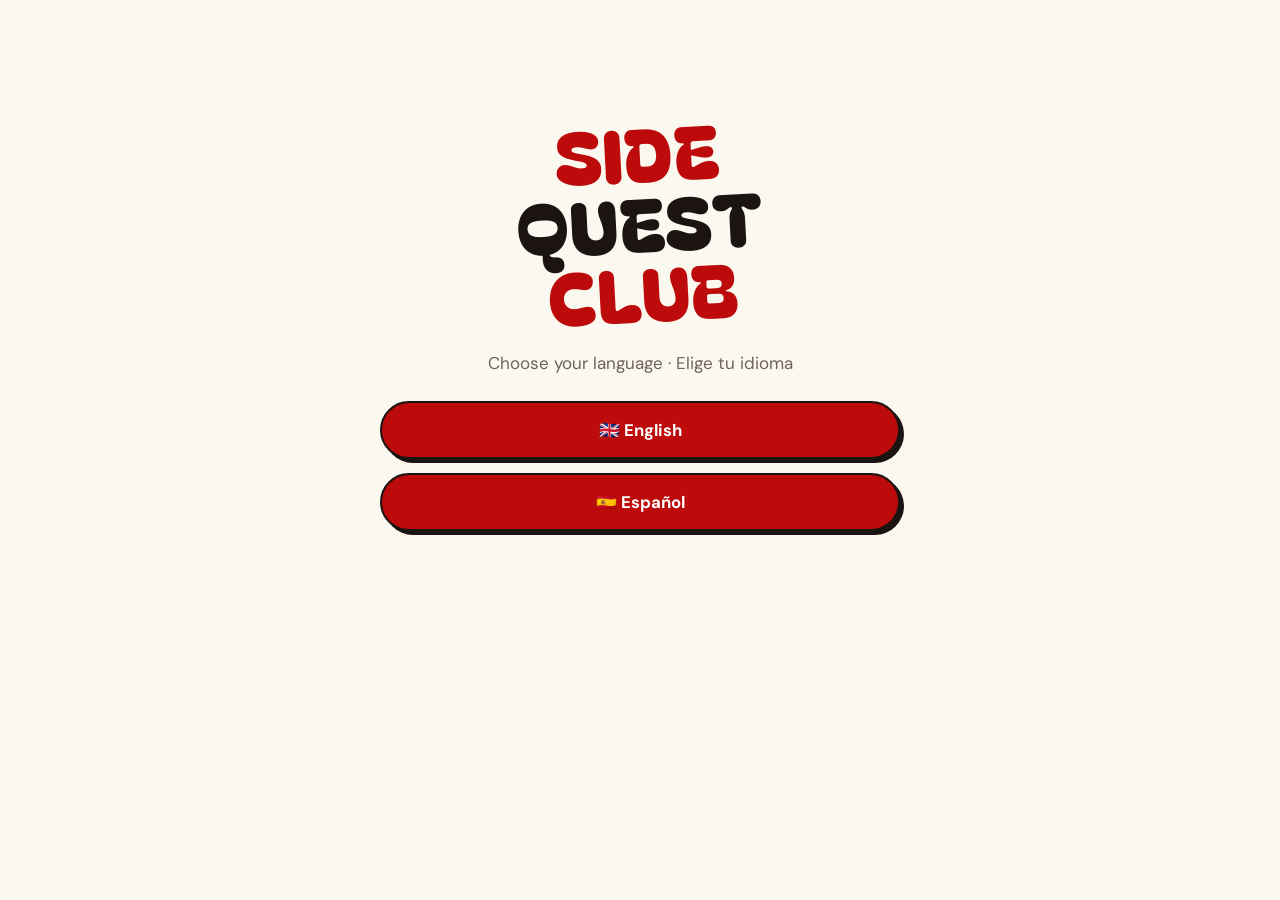
==== p/index.html @ 1a81cc0e "Split into home page and scan page; quest map, brick wall, language choice and quote - Home page at " ====
<!doctype html>
<html lang="en">
<head>
<meta charset="utf-8">
<meta name="viewport" content="width=device-width,initial-scale=1,viewport-fit=cover">
<title>SIDE QUEST CLUB — your side quest</title>
<meta name="robots" content="noindex">
<meta name="theme-color" content="#fbf8ef">
<link rel="preload" href="../fonts/bagel-fat-one.woff2" as="font" type="font/woff2" crossorigin>
<link rel="stylesheet" href="../css/style.css">
</head>
<body>
<div class="wrap">
  <header class="top" id="top" hidden>
    <span class="mark display">SIDE QUEST CLUB</span>
    <div class="right">
      <button class="lang" id="lang" aria-label="Language">ES</button>
      <button class="burger" id="burger" aria-label="Menu"><i></i><i></i><i></i><span class="peek" aria-hidden="true">👀</span></button>
    </div>
  </header>

  <nav class="menu" id="menu" hidden>
    <button class="x" id="menuClose" aria-label="Close">✕</button>
    <a href="#" id="mSpinLink"><span data-i18n="mSpin"></span><small data-i18n="mSpinS"></small></a>
    <a data-to="wall"><span data-i18n="mWall"></span><small data-i18n="mWallS"></small></a>
    <a data-to="about"><span data-i18n="mAbout"></span><small data-i18n="mAboutS"></small></a>
    <a data-to="club"><span data-i18n="mClub"></span><small data-i18n="mClubS"></small></a>
    <div class="foot">SIDE QUEST CLUB · Madrid</div>
  </nav>

  <main>
    <!-- ===== LANGUAGE ===== -->
    <section class="gate" id="v-lang" hidden>
      <h1 class="display"><span>SIDE</span><span class="ink">QUEST</span><span>CLUB</span></h1>
      <p class="sub">Choose your language · Elige tu idioma</p>
      <div class="stack" id="langBtns"></div>
    </section>

    <!-- ===== QUOTE ===== -->
    <section class="quote" id="v-quote" hidden>
      <p data-i18n="quote"></p>
      <cite data-i18n="quoteBy"></cite>
      <small data-i18n="tap"></small>
    </section>

    <!-- ===== SPIN ===== -->
    <section class="play" id="v-spin" hidden>
      <div class="kicker" id="foundKicker"></div>
      <h1 class="display" data-i18n="spinTitle"></h1>
      <p class="sub" id="spinSub"></p>
      <div class="machine">
        <svg class="map" id="map" viewBox="0 0 320 118" aria-hidden="true">
          <path class="trail" id="trail" d="M22 92C50 30 84 28 104 62S150 108 176 66 214 18 244 50 270 92 296 36"/>
          <path class="walked" id="walked" d="M22 92C50 30 84 28 104 62S150 108 176 66 214 18 244 50 270 92 296 36"/>
          <g id="pins"></g>
          <g class="goal" id="goal"><path d="M287 27l18 18m0-18-18 18"/></g>
          <circle class="runner" id="runner" r="8" cx="22" cy="92"/>
        </svg>
        <div class="window"><div class="reel q" id="reel">? ? ?</div></div>
      </div>
      <label class="devil"><input type="checkbox" id="devil"><span data-i18n="devil"></span></label>
      <div class="stack" id="preSpin"><button class="btn red big" id="spinBtn" data-i18n="spin"></button></div>
      <div class="stack" id="postSpin" hidden>
        <button class="btn red" id="acceptBtn" data-i18n="accept"></button>
        <button class="btn" id="againBtn" data-i18n="again"></button>
      </div>
      <div class="how">
        <div><b>1</b><span data-i18n="how1"></span></div>
        <div><b>2</b><span id="how2"></span></div>
        <div><b>3</b><span data-i18n="how3"></span></div>
      </div>
    </section>

    <!-- ===== ACCEPTED ===== -->
    <section class="play" id="v-accept" hidden>
      <div class="kicker" data-i18n="accKicker"></div>
      <div class="ticket"><small>Side Quest</small><div id="accText"></div></div>
      <p class="note" id="accNote"></p>
      <div class="stack">
        <button class="btn red" id="doneBtn" data-i18n="done"></button>
        <button class="btn plain" id="changeBtn" data-i18n="change"></button>
      </div>
    </section>

    <!-- ===== DONE + reveal ===== -->
    <section class="play" id="v-done" hidden>
      <div class="trophy">🏆</div>
      <h1 class="display" data-i18n="doneTitle"></h1>
      <p class="sub" data-i18n="doneSub"></p>
      <div class="wlbox light" style="text-align:left;margin:22px 0">
        <div class="twist" data-i18n="twist"></div>
        <h2 class="display" data-i18n="pitchH"></h2>
        <p class="sub" data-i18n="pitchP"></p>
        <form class="wl" data-source="after-quest" novalidate>
          <input type="email" name="email" autocomplete="email" inputmode="email" autocapitalize="off" autocorrect="off" maxlength="120" aria-label="Email">
          <p class="wlerr" hidden></p>
          <button class="btn red" type="submit"></button>
        </form>
        <p class="demo" hidden></p>
        <a class="more" data-to="club" data-i18n="seePlan"></a>
      </div>
      <div class="stack">
        <button class="btn" id="anotherBtn" data-i18n="another"></button>
        <a class="btn plain" data-to="wall" data-i18n="toWall"></a>
      </div>
    </section>
  </main>
</div>
<script src="../js/text.js"></script>
<script src="../js/common.js"></script>
<script src="../js/quests.js"></script>
<script src="../js/shirts.js"></script>
<script src="../js/play.js"></script>
</body>
</html>
---- css/style.css ----
@font-face{font-family:"Bagel Fat One";src:url(../fonts/bagel-fat-one.woff2) format("woff2");font-display:swap}
@font-face{font-family:"DM Sans";src:url(../fonts/dm-sans.woff2) format("woff2");font-weight:100 1000;font-display:swap}
:root{--bg:#fbf8ef;--ink:#1b1412;--red:#bd0a0a;--red-d:#8f0606;--blush:#f6ddd3;--mute:#6f625c;--card:#fffdf7;--redt:#bd0a0a;--sh:4px 4px 0 var(--ink)}
*{box-sizing:border-box;margin:0}
html{-webkit-text-size-adjust:100%}
body{background:var(--bg);color:var(--ink);font:400 17px/1.5 "DM Sans",system-ui,-apple-system,Segoe UI,sans-serif;min-height:100dvh;overflow-x:hidden}
[hidden]{display:none!important}
.wrap{max-width:560px;margin:0 auto;padding:0 20px}
.display{font-family:"Bagel Fat One","Arial Black",system-ui,sans-serif;font-weight:400;line-height:.95;letter-spacing:.01em}
a{color:inherit}

/* top bar */
.top{display:flex;align-items:center;justify-content:space-between;padding:16px 0}
.mark{font-size:1.15rem;color:var(--redt);text-decoration:none;transform:rotate(-2deg);display:inline-block}
.lang{font:700 .8rem "DM Sans",sans-serif;background:none;border:2px solid var(--ink);border-radius:99px;padding:6px 12px;color:var(--ink);cursor:pointer}

/* buttons */
.btn{display:block;width:100%;font:700 1.05rem "DM Sans",sans-serif;padding:16px 20px;border-radius:99px;border:2.5px solid var(--ink);background:var(--card);color:var(--ink);box-shadow:var(--sh);cursor:pointer;text-align:center;text-decoration:none;transition:transform .08s,box-shadow .08s}
.btn:active{transform:translate(3px,3px);box-shadow:1px 1px 0 var(--ink)}
.btn.red{background:var(--red);color:#fff}
.btn.big{font-family:"Bagel Fat One",sans-serif;font-weight:400;font-size:1.9rem;letter-spacing:.04em;padding:18px}
.btn.plain{border:0;box-shadow:none;background:none;text-decoration:underline;font-weight:500;color:var(--mute);padding:10px}
.btn:disabled{opacity:.6}
.stack{display:grid;gap:14px}

/* hero */
.hero{padding:28px 0 36px;text-align:center;position:relative}
.kicker{font-weight:700;font-size:.8rem;letter-spacing:.14em;text-transform:uppercase;color:var(--redt)}
.hero h1{font-size:clamp(3.4rem,17vw,5.6rem);color:var(--red);margin:14px 0 6px;transform:rotate(-3deg)}
.hero h1 span{display:block}
.hero h1 .ink{color:var(--ink)}
.loop{display:block;width:78%;max-width:340px;margin:-6px auto 10px}
.loop path{fill:none;stroke:var(--red);stroke-width:7;stroke-linecap:round;stroke-linejoin:round}
.lede{font-size:1.2rem;max-width:26ch;margin:0 auto 26px}
.lede b{background:linear-gradient(transparent 62%,var(--blush) 62%)}

section{padding:34px 0}
h2.display{font-size:2.2rem;margin-bottom:18px}
.sub{color:var(--mute);margin-bottom:18px}

/* steps */
.steps{display:grid;gap:16px;counter-reset:s}
.step{background:var(--card);border:2.5px solid var(--ink);border-radius:20px;padding:18px 18px 18px 74px;position:relative;box-shadow:var(--sh)}
.step:nth-child(2){transform:rotate(.8deg)}.step:nth-child(3){transform:rotate(-.6deg)}
.step::before{counter-increment:s;content:counter(s);position:absolute;left:16px;top:14px;width:44px;height:44px;border-radius:50%;background:var(--red);color:#fff;font:400 1.5rem/44px "Bagel Fat One",sans-serif;text-align:center}
.step h3{font-size:1.1rem;margin-bottom:2px}
.step p{color:var(--mute);font-size:.97rem}

/* quest chips */
.chips{display:flex;flex-wrap:wrap;gap:10px}
.chip{border:2px solid var(--ink);border-radius:14px;padding:9px 13px;font-size:.95rem;background:var(--card)}
.chip:nth-child(3n){background:var(--blush)}
.chip:nth-child(4n+1){transform:rotate(-1.2deg)}.chip:nth-child(5n+2){transform:rotate(1deg)}

/* waitlist */
.wlbox{background:var(--ink);color:var(--bg);border-radius:26px;padding:26px 22px}
.wlbox h2{color:#fff}
.wlbox .sub{color:#d9cdc6}
.wl{display:grid;gap:12px}
.wl input{font:500 1.05rem "DM Sans",sans-serif;padding:15px 18px;border-radius:99px;border:2.5px solid var(--bg);background:transparent;color:#fff;width:100%}
.wl input::placeholder{color:#a89a93}
.wl .btn{border-color:var(--bg);box-shadow:4px 4px 0 var(--red-d)}
.wlmsg{font-weight:700;font-size:1.1rem;padding:8px 0}
.wlerr{color:#ffb4a8;font-size:.9rem}
.demo{font-size:.75rem;color:#a89a93;margin-top:10px}
.light.wlbox{background:var(--card);color:var(--ink);border:2.5px solid var(--ink);box-shadow:var(--sh)}
.light.wlbox h2{color:var(--redt)}.light.wlbox .sub{color:var(--mute)}
.light .wl input{border-color:var(--ink);color:var(--ink)}
.light .wl .btn{border-color:var(--ink);box-shadow:var(--sh)}
.light .wlerr{color:var(--red)}.light .demo{color:var(--mute)}

footer{padding:30px 0 44px;text-align:center;color:var(--mute);font-size:.85rem}

/* ===== play page ===== */
.play{padding:6px 0 40px;text-align:center}
.play h1{font-size:clamp(2.3rem,11vw,3.2rem);color:var(--redt);margin:8px 0 10px;transform:rotate(-2deg)}
.play .sub{max-width:30ch;margin-left:auto;margin-right:auto}
.machine{background:var(--card);border:3px solid var(--ink);border-radius:26px;box-shadow:6px 6px 0 var(--ink);padding:14px;margin:20px 0 22px}
.machine .lbl{font-weight:700;font-size:.72rem;letter-spacing:.16em;text-transform:uppercase;color:var(--mute);margin-bottom:10px}
.window{border:2.5px solid var(--ink);border-radius:16px;background:var(--bg);min-height:150px;display:grid;place-items:center;padding:18px;overflow:hidden}
.reel{font-size:1.35rem;font-weight:700;line-height:1.25}
.reel.q{font-family:"Bagel Fat One",sans-serif;font-weight:400;font-size:3rem;color:var(--redt);letter-spacing:.1em}
.reel.tick{animation:tick .09s ease-out}
.reel.land{animation:land .45s cubic-bezier(.2,1.6,.4,1)}
@keyframes tick{from{transform:translateY(-60%);opacity:.2;filter:blur(3px)}to{transform:none;opacity:1;filter:none}}
@keyframes land{from{transform:scale(.8) rotate(-3deg)}to{transform:none}}
.devil{display:flex;align-items:center;justify-content:center;gap:10px;margin:0 0 18px;font-weight:700;font-size:.95rem;cursor:pointer;user-select:none}
.devil input{appearance:none;width:46px;height:26px;border-radius:99px;border:2.5px solid var(--ink);background:var(--card);position:relative;cursor:pointer;margin:0}
.devil input::after{content:"";position:absolute;top:2px;left:2px;width:17px;height:17px;border-radius:50%;background:var(--ink);transition:transform .15s}
.devil input:checked{background:var(--red)}
.devil input:checked::after{transform:translateX(20px);background:#fff}
body.hot{--bg:#171110;--ink:#fbf8ef;--card:#2a1d1a;--mute:#d6c8c1;--blush:#5a1410;--redt:#ff6a5c}
body.hot .btn.red{color:#fff}
.ticket{background:var(--red);color:#fff;border:3px solid var(--ink);border-radius:22px;box-shadow:6px 6px 0 var(--ink);padding:26px 20px;margin:18px 0;transform:rotate(-1.5deg)}
.ticket small{display:block;font-weight:700;letter-spacing:.16em;text-transform:uppercase;font-size:.72rem;opacity:.85;margin-bottom:10px}
.ticket div{font-size:1.5rem;font-weight:700;line-height:1.2}
.note{margin:0 auto 20px;max-width:30ch}
.trophy{font-size:4rem;line-height:1;margin-top:10px}
.shirtid{font-size:.75rem;color:var(--mute);margin-top:26px}
@media (prefers-reduced-motion:reduce){.reel.tick,.reel.land{animation:none}}

/* ===== v2: menu, views, wall, about ===== */
.top .right{display:flex;gap:10px;align-items:center}
.burger{width:42px;height:38px;border:2px solid var(--ink);border-radius:12px;background:none;cursor:pointer;display:grid;place-content:center;gap:5px}
.burger i{display:block;width:18px;height:2.5px;border-radius:2px;background:var(--ink)}
.menu{position:fixed;inset:0;z-index:20;background:var(--red);color:#fff;padding:22px 24px;display:flex;flex-direction:column;gap:6px;overflow:auto}
.menu .x{align-self:flex-end;background:none;border:0;color:#fff;font-size:2rem;line-height:1;cursor:pointer;padding:6px 10px}
.menu a{font-family:"Bagel Fat One",sans-serif;font-size:2.1rem;line-height:1.15;color:#fff;text-decoration:none;padding:10px 0;border-bottom:2px solid rgba(255,255,255,.25)}
.menu a small{display:block;font:500 .9rem "DM Sans",sans-serif;opacity:.85;margin-top:2px}
.menu .foot{margin-top:auto;padding-top:24px;font-size:.85rem;opacity:.85}
.how{display:grid;gap:8px;margin:26px 0 0;text-align:left;font-size:.95rem;color:var(--mute)}
.how div{display:flex;gap:10px;align-items:baseline}
.how b{flex:none;width:24px;height:24px;border-radius:50%;background:var(--ink);color:var(--bg);font-size:.8rem;display:inline-grid;place-items:center}
.page{padding:6px 0 40px}
.page h1{font-size:clamp(2.4rem,11vw,3.2rem);color:var(--redt);margin:8px 0 14px;transform:rotate(-2deg);transform-origin:left}
.page h2{font-size:1.25rem;margin:26px 0 8px}
.page p{margin-bottom:12px}
.page .big{font-size:1.25rem;font-weight:500;line-height:1.35}
.sig{font-family:"Bagel Fat One",sans-serif;font-size:1.6rem;color:var(--redt);transform:rotate(-3deg);display:inline-block;margin-top:6px}
.cards{display:grid;gap:14px;margin:18px 0 26px}
.cardx{background:var(--card);border:2.5px solid var(--ink);border-radius:20px;padding:16px 18px;box-shadow:var(--sh)}
.cardx .tag{display:inline-block;font-weight:700;font-size:.7rem;letter-spacing:.12em;text-transform:uppercase;background:var(--blush);border-radius:99px;padding:3px 10px;margin-bottom:8px}
.cardx h3{font-size:1.15rem;margin-bottom:4px}
.cardx p{color:var(--mute);font-size:.97rem;margin:0}
.twist{font-weight:700;font-size:.8rem;letter-spacing:.14em;text-transform:uppercase;color:var(--redt);margin-bottom:6px}
.more{display:inline-block;margin-top:14px;font-weight:700}
.wallform{display:grid;gap:12px;margin-bottom:22px}
.wallform textarea{font:500 1.05rem "DM Sans",sans-serif;padding:14px 16px;border-radius:18px;border:2.5px solid var(--ink);background:var(--card);color:var(--ink);width:100%;resize:vertical}
.msgs{display:grid;gap:12px}
.msg{background:var(--card);border:2px solid var(--ink);border-radius:16px;padding:12px 14px;overflow-wrap:anywhere}
.msg:nth-child(3n+1){transform:rotate(-.7deg)}.msg:nth-child(3n+2){transform:rotate(.6deg);background:var(--blush)}
.msg small{display:block;color:var(--mute);font-size:.75rem;margin-top:4px}
.empty{color:var(--mute);text-align:center;padding:20px 0}
.smallnote{font-size:.75rem;color:var(--mute);margin-top:10px}

/* ===== v3: home + scan pages ===== */
@font-face{font-family:"Permanent Marker";src:url(../fonts/permanent-marker.woff2) format("woff2");font-display:swap}
.burger{position:relative}
.peek{position:absolute;top:-13px;right:-9px;font-size:1.15rem;line-height:1;animation:peek 2.6s ease-in-out infinite;pointer-events:none}
@keyframes peek{0%,70%,100%{transform:rotate(0) translateY(0)}78%{transform:rotate(-14deg) translateY(-3px)}86%{transform:rotate(12deg) translateY(-3px)}94%{transform:rotate(-6deg)}}
.menu a.cur{opacity:.6}

/* language + quote screens */
.gate{min-height:72dvh;display:grid;align-content:center;gap:18px;text-align:center;padding:20px 0}
.gate h1{font-size:clamp(3rem,15vw,4.6rem);color:var(--redt);transform:rotate(-3deg);margin-bottom:6px}
.gate h1 span{display:block}.gate h1 .ink{color:var(--ink)}
.gate .sub{margin:0 0 6px}
.quote{min-height:78dvh;display:grid;align-content:center;gap:16px;text-align:center;cursor:pointer;padding:20px 6px}
.quote p{font-family:"Bagel Fat One",sans-serif;font-size:clamp(2.2rem,10.5vw,3.2rem);line-height:1.05;color:var(--ink)}
.quote p em{font-style:normal;color:var(--redt)}
.quote cite{font-style:normal;color:var(--mute);font-size:.95rem}
.quote small{color:var(--mute);font-size:.8rem;margin-top:22px;animation:blink 1.6s ease-in-out infinite}
.quote p,.quote cite{animation:rise .7s ease-out both}.quote cite{animation-delay:.35s}
@keyframes rise{from{opacity:0;transform:translateY(14px)}to{opacity:1;transform:none}}
@keyframes blink{50%{opacity:.35}}

/* quest map */
.machine{padding:12px}
.map{display:block;width:100%;height:auto;border:2.5px solid var(--ink);border-radius:16px 16px 0 0;background:var(--bg)}
.map .trail{fill:none;stroke:var(--ink);stroke-width:2.5;stroke-dasharray:2 9;stroke-linecap:round;opacity:.55}
.map .walked{fill:none;stroke:var(--red);stroke-width:4;stroke-linecap:round}
.map .pin circle{fill:var(--card);stroke:var(--ink);stroke-width:2.5;transition:fill .15s}
.map .pin text{font:700 11px "DM Sans",sans-serif;fill:var(--ink);text-anchor:middle;dominant-baseline:central}
.map .pin.on circle{fill:var(--red)}.map .pin.on text{fill:#fff}
.map .pin.on{animation:pop .3s cubic-bezier(.2,1.8,.4,1)}
.map .pin{transform-box:fill-box;transform-origin:center}
.map .goal path{fill:none;stroke:var(--redt);stroke-width:5;stroke-linecap:round}
.map .goal{transform-box:fill-box;transform-origin:center}
.map .goal.on{animation:pop .5s cubic-bezier(.2,2,.4,1)}
.map .runner{fill:var(--red);stroke:var(--ink);stroke-width:2.5}
@keyframes pop{from{transform:scale(.4)}to{transform:scale(1)}}
.machine .window{border-radius:0 0 16px 16px;border-top:0;min-height:128px}
.machine .lbl{margin:10px 0 0;display:none}
.reel.sample{color:var(--mute);font-weight:500}

/* brick wall */
.wallbg{margin:0 -20px;padding:22px 20px 30px;min-height:46dvh;background-color:#b9b4ad;
  background-image:url("data:image/svg+xml,%3Csvg xmlns='http://www.w3.org/2000/svg' width='120' height='64'%3E%3Cg fill='%23f7f5f0'%3E%3Crect x='2' y='2' width='56' height='28' rx='2'/%3E%3Crect x='62' y='2' width='56' height='28' rx='2' fill='%23efece6'/%3E%3Crect x='-28' y='34' width='56' height='28' rx='2' fill='%23f2efe9'/%3E%3Crect x='32' y='34' width='56' height='28' rx='2'/%3E%3Crect x='92' y='34' width='56' height='28' rx='2' fill='%23f2efe9'/%3E%3C/g%3E%3C/svg%3E");background-size:120px 64px}
.wallbg .msgs{display:flex;flex-direction:column;gap:26px}
.wallbg .msg{background:none;border:0;padding:0;font-family:"Permanent Marker","Bagel Fat One",cursive;color:#c20c0c;font-size:1.65rem;line-height:1.15;text-shadow:0 0 1px rgba(194,12,12,.55),1px 2px 0 rgba(120,0,0,.12);max-width:92%}
.wallbg .msg:nth-child(odd){transform:rotate(-2.5deg);align-self:flex-start}
.wallbg .msg:nth-child(even){transform:rotate(2deg);align-self:flex-end;text-align:right}
.wallbg .msg:nth-child(3n){font-size:1.35rem}
.wallbg .msg small{font-family:"DM Sans",sans-serif;color:#6f625c;font-size:.7rem;text-shadow:none;margin-top:2px}
.wallbg .empty{font-family:"Permanent Marker",cursive;color:#8d8780;font-size:1.3rem}
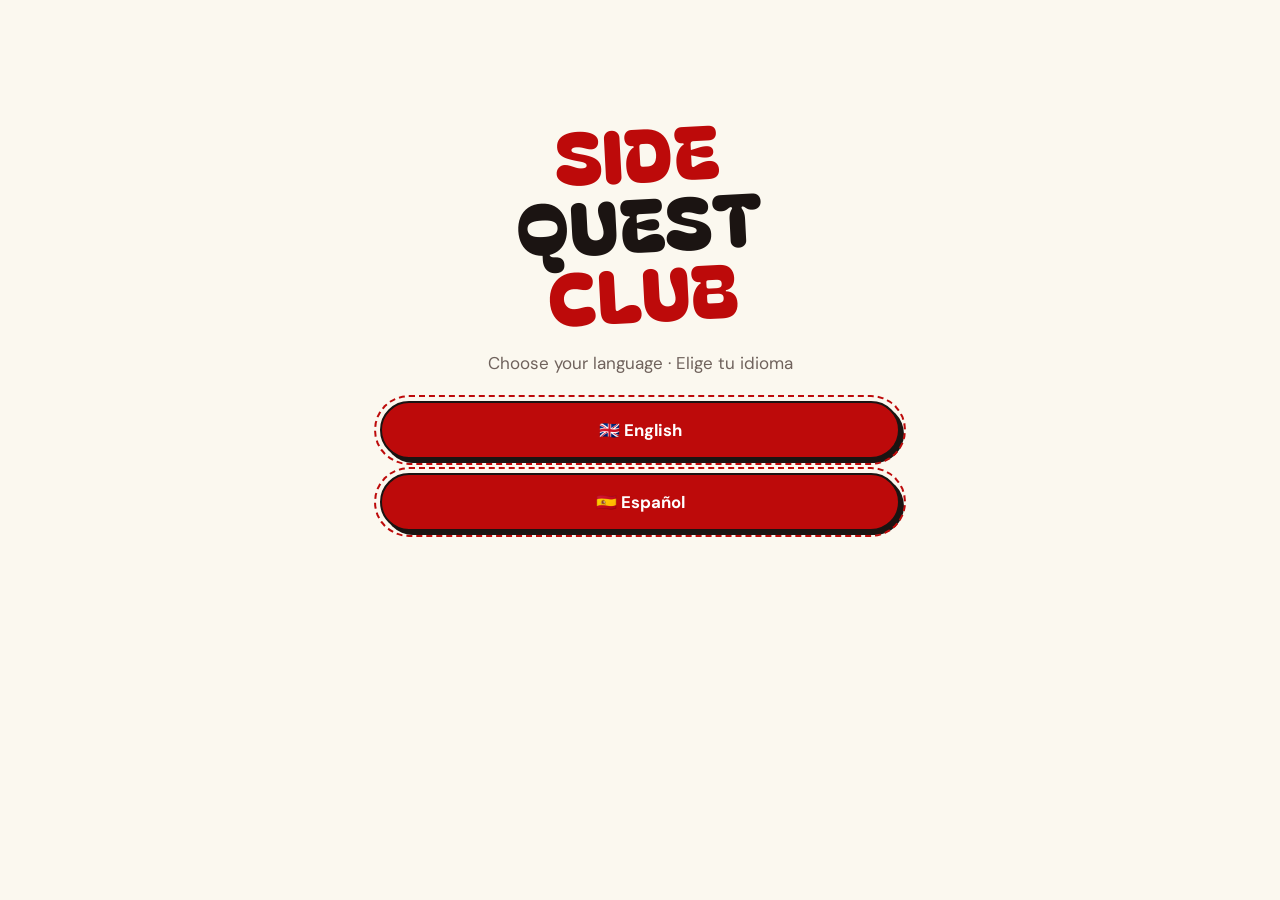
==== commit 0e7e7b67: "Launch discount coupon, dashed accents, weaving quest map, animated what's-coming page - Launch disc" ====
--- a/p/index.html
+++ b/p/index.html
@@ -38,8 +38,23 @@
 
     <!-- ===== QUOTE ===== -->
     <section class="quote" id="v-quote" hidden>
+      <svg class="routes" viewBox="0 0 390 844" preserveAspectRatio="xMidYMid slice" aria-hidden="true">
+        <defs><mask id="rm" maskUnits="userSpaceOnUse" x="0" y="0" width="390" height="844">
+          <path class="m" pathLength="1" d="M-10 120C60 60 120 190 200 130S330 40 400 110"/>
+          <path class="m" pathLength="1" d="M400 500C330 550 300 450 230 500S90 580 30 520-20 550-20 550"/>
+          <path class="m" pathLength="1" d="M-10 640C70 580 110 700 190 650S300 560 340 620 400 700 400 700"/>
+          <path class="m" pathLength="1" d="M60 860C90 790 180 820 210 760S300 740 330 790"/>
+        </mask></defs>
+        <g mask="url(#rm)">
+          <path class="r" d="M-10 120C60 60 120 190 200 130S330 40 400 110"/>
+          <path class="r red" d="M400 500C330 550 300 450 230 500S90 580 30 520-20 550-20 550"/>
+          <path class="r red" d="M-10 640C70 580 110 700 190 650S300 560 340 620 400 700 400 700"/>
+          <path class="r" d="M60 860C90 790 180 820 210 760S300 740 330 790"/>
+        </g>
+        <path class="x" d="M322 782l16 16m0-16-16 16M192 122l16 16m0-16-16 16"/>
+      </svg>
       <p data-i18n="quote"></p>
-      <cite data-i18n="quoteBy"></cite>
+      <div class="q2" data-i18n="quote2"></div>
       <small data-i18n="tap"></small>
     </section>
 
@@ -48,22 +63,28 @@
       <div class="kicker" id="foundKicker"></div>
       <h1 class="display" data-i18n="spinTitle"></h1>
       <p class="sub" id="spinSub"></p>
-      <div class="machine">
-        <svg class="map" id="map" viewBox="0 0 320 118" aria-hidden="true">
-          <path class="trail" id="trail" d="M22 92C50 30 84 28 104 62S150 108 176 66 214 18 244 50 270 92 296 36"/>
-          <path class="walked" id="walked" d="M22 92C50 30 84 28 104 62S150 108 176 66 214 18 244 50 270 92 296 36"/>
+      <div class="machine" id="machine">
+        <svg class="map" id="map" viewBox="0 0 320 124" aria-hidden="true">
+          <path class="road" d="M16 62H304"/>
+          <text class="lbl-usual" id="lblUsual" x="16" y="80"></text>
+          <text class="lbl-side" id="lblSide" x="16" y="46"></text>
+          <path class="ghost" id="trail" d="M16 62H104C118 62 126 28 140 28S166 96 180 96 206 28 220 28 246 96 260 96 284 30 296 30"/>
+          <path class="walked" id="walked" d="M16 62H104C118 62 126 28 140 28S166 96 180 96 206 28 220 28 246 96 260 96 284 30 296 30"/>
           <g id="pins"></g>
-          <g class="goal" id="goal"><path d="M287 27l18 18m0-18-18 18"/></g>
-          <circle class="runner" id="runner" r="8" cx="22" cy="92"/>
+          <g class="goal" id="goal" transform="translate(296 30)">
+            <path class="rays" d="M0-24v6M17-17l-4 4M-17-17l4 4M25 0h-6M-25 0h6"/>
+            <path class="star" d="M0-14l4.4 9 9.9 1.4-7.2 7 1.7 9.8-8.8-4.6-8.8 4.6 1.7-9.8-7.2-7 9.9-1.4z"/>
+          </g>
+          <circle class="runner" id="runner" r="8" cx="16" cy="62"/>
         </svg>
-        <div class="window"><div class="reel q" id="reel">? ? ?</div></div>
+        <div class="window"><div class="lbl" data-i18n="unlocked"></div><div class="reel q" id="reel">? ? ?</div></div>
       </div>
-      <label class="devil"><input type="checkbox" id="devil"><span data-i18n="devil"></span></label>
       <div class="stack" id="preSpin"><button class="btn red big" id="spinBtn" data-i18n="spin"></button></div>
-      <div class="stack" id="postSpin" hidden>
+      <div class="row2" id="postSpin" hidden>
         <button class="btn red" id="acceptBtn" data-i18n="accept"></button>
         <button class="btn" id="againBtn" data-i18n="again"></button>
       </div>
+      <label class="devil"><input type="checkbox" id="devil"><span data-i18n="devil"></span></label>
       <div class="how">
         <div><b>1</b><span data-i18n="how1"></span></div>
         <div><b>2</b><span id="how2"></span></div>
@@ -91,6 +112,7 @@
         <div class="twist" data-i18n="twist"></div>
         <h2 class="display" data-i18n="pitchH"></h2>
         <p class="sub" data-i18n="pitchP"></p>
+        <div class="coupon"><span class="sc" aria-hidden="true">✂</span><b data-i18n="coupon"></b><small data-i18n="couponS"></small></div>
         <form class="wl" data-source="after-quest" novalidate>
           <input type="email" name="email" autocomplete="email" inputmode="email" autocapitalize="off" autocorrect="off" maxlength="120" aria-label="Email">
           <p class="wlerr" hidden></p>
--- a/css/style.css
+++ b/css/style.css
@@ -154,28 +154,54 @@
 @keyframes rise{from{opacity:0;transform:translateY(14px)}to{opacity:1;transform:none}}
 @keyframes blink{50%{opacity:.35}}
 
-/* quest map */
+/* quest map: leaving the usual night */
 .machine{padding:12px}
 .map{display:block;width:100%;height:auto;border:2.5px solid var(--ink);border-radius:16px 16px 0 0;background:var(--bg)}
-.map .trail{fill:none;stroke:var(--ink);stroke-width:2.5;stroke-dasharray:2 9;stroke-linecap:round;opacity:.55}
-.map .walked{fill:none;stroke:var(--red);stroke-width:4;stroke-linecap:round}
+.map .road{fill:none;stroke:var(--mute);stroke-width:3;stroke-dasharray:1 9;stroke-linecap:round;opacity:.7;transition:opacity .6s}
+.map .lbl-usual{font:500 9px "DM Sans",sans-serif;fill:var(--mute);letter-spacing:.08em;text-transform:uppercase;transition:opacity .6s}
+.map .lbl-side{font:400 13px "Bagel Fat One",sans-serif;fill:var(--redt);opacity:0;transition:opacity .4s}
+.map.off .road,.map.off .lbl-usual{opacity:.28}
+.map.off .lbl-side{opacity:1}
+.map .ghost{fill:none;stroke:var(--redt);stroke-width:2.5;stroke-dasharray:1 8;stroke-linecap:round;opacity:.35}
+.map .walked{fill:none;stroke:var(--red);stroke-width:4.5;stroke-linecap:round;stroke-linejoin:round}
 .map .pin circle{fill:var(--card);stroke:var(--ink);stroke-width:2.5;transition:fill .15s}
 .map .pin text{font:700 11px "DM Sans",sans-serif;fill:var(--ink);text-anchor:middle;dominant-baseline:central}
 .map .pin.on circle{fill:var(--red)}.map .pin.on text{fill:#fff}
+.map .pin,.map .goal{transform-box:fill-box;transform-origin:center}
 .map .pin.on{animation:pop .3s cubic-bezier(.2,1.8,.4,1)}
-.map .pin{transform-box:fill-box;transform-origin:center}
-.map .goal path{fill:none;stroke:var(--redt);stroke-width:5;stroke-linecap:round}
-.map .goal{transform-box:fill-box;transform-origin:center}
-.map .goal.on{animation:pop .5s cubic-bezier(.2,2,.4,1)}
+.map .goal .star{fill:var(--card);stroke:var(--ink);stroke-width:2.5;stroke-linejoin:round;transition:fill .2s}
+.map .goal .rays{stroke:var(--redt);stroke-width:3;stroke-linecap:round;opacity:0}
+.map .goal.on .star{fill:#ffc531}
+.map .goal.on{animation:pop .6s cubic-bezier(.2,2.2,.4,1)}
+.map .goal.on .rays{opacity:1;animation:rays 1.4s ease-in-out infinite}
 .map .runner{fill:var(--red);stroke:var(--ink);stroke-width:2.5}
 @keyframes pop{from{transform:scale(.4)}to{transform:scale(1)}}
-.machine .window{border-radius:0 0 16px 16px;border-top:0;min-height:128px}
-.machine .lbl{margin:10px 0 0;display:none}
+@keyframes rays{50%{opacity:.35}}
+.machine .window{border-radius:0 0 16px 16px;border-top:0;min-height:138px;align-content:center;gap:8px;transition:box-shadow .3s,background .3s}
+.machine .lbl{display:none;margin:0;color:var(--redt)}
+.machine.won .lbl{display:block;animation:rise .4s ease-out both}
+.machine.won .window{background:var(--card);box-shadow:inset 0 0 0 3px var(--red)}
+.machine.won{animation:glow 1.6s ease-in-out 2}
+@keyframes glow{50%{box-shadow:6px 6px 0 var(--ink),0 0 0 6px rgba(255,197,49,.55)}}
 .reel.sample{color:var(--mute);font-weight:500}
 
+/* quote screen routes */
+.quote{position:relative;z-index:1}
+.routes{position:fixed;inset:0;width:100%;height:100%;z-index:0;pointer-events:none}
+.routes .r{fill:none;stroke:var(--ink);stroke-width:2;stroke-dasharray:2 9;stroke-linecap:round;opacity:.3}
+.routes .r.red{stroke:var(--red);opacity:.55}
+.routes .m{fill:none;stroke:#fff;stroke-width:8;stroke-dasharray:1;stroke-dashoffset:1;animation:draw 3.4s ease-out forwards}
+.routes .m:nth-child(2){animation-delay:.4s}.routes .m:nth-child(3){animation-delay:.9s}.routes .m:nth-child(4){animation-delay:1.3s}
+.routes .x{fill:none;stroke:var(--red);stroke-width:3;stroke-linecap:round;opacity:0;animation:rise .4s ease-out 3.2s forwards}
+@keyframes draw{to{stroke-dashoffset:0}}
+.quote .q2{font:700 1.15rem "DM Sans",sans-serif;color:var(--redt);animation:rise .7s ease-out 1.1s both;letter-spacing:.02em}
+.wallform input{font:500 1rem "DM Sans",sans-serif;padding:13px 16px;border-radius:99px;border:2.5px solid var(--ink);background:var(--card);color:var(--ink);width:100%}
+.wallbg .msg small a{color:inherit}
+@media (prefers-reduced-motion:reduce){.routes .m{animation:none;stroke-dashoffset:0}}
+
 /* brick wall */
-.wallbg{margin:0 -20px;padding:22px 20px 30px;min-height:46dvh;background-color:#b9b4ad;
-  background-image:url("data:image/svg+xml,%3Csvg xmlns='http://www.w3.org/2000/svg' width='120' height='64'%3E%3Cg fill='%23f7f5f0'%3E%3Crect x='2' y='2' width='56' height='28' rx='2'/%3E%3Crect x='62' y='2' width='56' height='28' rx='2' fill='%23efece6'/%3E%3Crect x='-28' y='34' width='56' height='28' rx='2' fill='%23f2efe9'/%3E%3Crect x='32' y='34' width='56' height='28' rx='2'/%3E%3Crect x='92' y='34' width='56' height='28' rx='2' fill='%23f2efe9'/%3E%3C/g%3E%3C/svg%3E");background-size:120px 64px}
+.wallbg{margin:0 -20px;padding:22px 20px 30px;min-height:46dvh;background-color:#e2ded8;
+  background-image:url("data:image/svg+xml,%3Csvg xmlns='http://www.w3.org/2000/svg' width='120' height='64'%3E%3Cg fill='%23ffffff'%3E%3Crect x='2' y='2' width='56' height='28' rx='2'/%3E%3Crect x='62' y='2' width='56' height='28' rx='2' fill='%23faf8f4'/%3E%3Crect x='-28' y='34' width='56' height='28' rx='2' fill='%23fcfbf8'/%3E%3Crect x='32' y='34' width='56' height='28' rx='2'/%3E%3Crect x='92' y='34' width='56' height='28' rx='2' fill='%23fcfbf8'/%3E%3C/g%3E%3C/svg%3E");background-size:120px 64px}
 .wallbg .msgs{display:flex;flex-direction:column;gap:26px}
 .wallbg .msg{background:none;border:0;padding:0;font-family:"Permanent Marker","Bagel Fat One",cursive;color:#c20c0c;font-size:1.65rem;line-height:1.15;text-shadow:0 0 1px rgba(194,12,12,.55),1px 2px 0 rgba(120,0,0,.12);max-width:92%}
 .wallbg .msg:nth-child(odd){transform:rotate(-2.5deg);align-self:flex-start}
@@ -183,3 +209,119 @@
 .wallbg .msg:nth-child(3n){font-size:1.35rem}
 .wallbg .msg small{font-family:"DM Sans",sans-serif;color:#6f625c;font-size:.7rem;text-shadow:none;margin-top:2px}
 .wallbg .empty{font-family:"Permanent Marker",cursive;color:#8d8780;font-size:1.3rem}
+
+/* ===== v5: dashed accents, launch discount, map, coming-soon animations ===== */
+:root{--dash:2.5px dashed var(--ink)}
+.btn:not(.red):not(.plain){border-style:dashed}
+.btn.red{outline:2px dashed var(--red);outline-offset:4px}
+.btn.red:active{outline-offset:2px}
+.step,.chip,.cardx{border-style:dashed}
+.lang,.burger{border-style:dashed}
+.ticket{outline:2.5px dashed rgba(255,255,255,.75);outline-offset:-12px}
+.wlbox{outline:2.5px dashed var(--red);outline-offset:7px}
+.machine .window{border-style:dashed}
+.ctaq{font-weight:700;margin:0 0 10px}
+
+/* launch-discount coupon */
+.coupon{position:relative;display:grid;gap:1px;text-align:center;border:3px dashed var(--red);border-radius:14px;padding:12px 14px;margin:2px 0 16px;background:rgba(189,10,10,.08);transform:rotate(-1.5deg)}
+.coupon b{font:400 1.45rem/1.05 "Bagel Fat One",sans-serif;color:#ff5a4d;letter-spacing:.01em}
+.coupon small{font-size:.82rem;opacity:.85}
+.coupon .sc{position:absolute;left:-13px;top:50%;transform:translateY(-50%) rotate(-90deg);font-size:1.1rem;color:var(--red);background:inherit}
+.wlbox .coupon{color:#fff}
+.light .coupon,.light.wlbox .coupon{color:var(--ink)}
+.light .coupon b{color:var(--redt)}
+.coupon::after{content:"🎟️";position:absolute;right:-10px;top:-14px;font-size:1.5rem;transform:rotate(14deg);animation:wob 2.4s ease-in-out infinite}
+@keyframes wob{50%{transform:rotate(-6deg) scale(1.08)}}
+
+/* spin page: both answers above the fold */
+#v-spin h1{font-size:clamp(1.9rem,9vw,2.5rem);margin:4px 0 6px}
+#v-spin .sub{margin-bottom:6px;font-size:.98rem}
+#v-spin .machine{margin:12px 0 16px}
+.row2{display:grid;grid-template-columns:1fr 1fr;gap:12px}
+.row2 .btn{padding:15px 8px;font-size:1rem}
+#v-spin .devil{margin:16px 0 4px}
+.machine .window{min-height:118px;padding:14px}
+.reel{font-size:1.25rem}
+
+/* map labels: same small caps style, side quest in red */
+.map .lbl-usual,.map .lbl-side{font:700 9px "DM Sans",sans-serif;letter-spacing:.12em;text-transform:uppercase}
+.map .lbl-usual{fill:var(--mute)}
+.map .lbl-side{fill:var(--redt);opacity:1}
+.map.off .lbl-side{opacity:1}
+
+/* wall report */
+.wallbg .msg .rep{background:none;border:0;padding:0;font:inherit;color:inherit;text-decoration:underline;cursor:pointer}
+.wallbg .msg.gone{font:500 .85rem "DM Sans",sans-serif;color:#6f625c;text-shadow:none}
+
+/* ===== coming-soon card art ===== */
+.cardx .art{height:150px;margin:-4px -6px 12px;border-radius:14px;background:var(--bg);border:2px dashed var(--ink);overflow:hidden;position:relative;display:flex;align-items:center;justify-content:center}
+.cardx .art svg{height:100%;width:auto}
+/* shirt + scan */
+.a-shirt .tee{fill:var(--red);stroke:var(--ink);stroke-width:2.5;stroke-linejoin:round}
+.a-shirt .qbg{fill:#fff;stroke:var(--ink);stroke-width:2}
+.a-shirt .qd{fill:var(--ink)}
+.a-shirt .beam{fill:#ffc531;animation:beam 1.8s ease-in-out infinite;opacity:.9}
+@keyframes beam{0%,100%{transform:translateY(0)}50%{transform:translateY(36px)}}
+.a-shirt .phone rect{fill:var(--card);stroke:var(--ink);stroke-width:2.5}
+.a-shirt .phone .scr{fill:var(--bg);stroke-width:1.5}
+.a-shirt .pl{fill:var(--mute);stroke:none!important;opacity:.5}
+.a-shirt .pstar{fill:#ffc531;stroke:var(--ink);stroke-width:2;transform-box:fill-box;transform-origin:center;animation:pstar 1.8s ease-in-out infinite}
+@keyframes pstar{0%,40%{transform:scale(0)}60%{transform:scale(1.25)}75%,100%{transform:scale(1)}}
+.a-shirt .ray{fill:none;stroke:var(--ink);stroke-width:2;stroke-dasharray:3 6;animation:march 1s linear infinite}
+@keyframes march{to{stroke-dashoffset:-18}}
+/* shirtless pass */
+.art.pass{justify-content:space-around;padding:0 6px}
+.art.pass svg{height:150px;flex:none}
+.a-guy .skin{fill:#e9b48f;stroke:var(--ink);stroke-width:2.5;stroke-linejoin:round}
+.a-guy .hair{fill:var(--ink)}
+.a-guy .shades{fill:var(--ink);stroke:var(--ink);stroke-width:2;stroke-linejoin:round}
+.a-guy .smile,.a-guy .line{fill:none;stroke:#7a3e22;stroke-width:2;stroke-linecap:round}
+.a-guy .cord{fill:none;stroke:var(--red);stroke-width:3}
+.a-guy .badge{fill:#fff;stroke:var(--ink);stroke-width:2}
+.a-guy .bt{font:400 9px "Bagel Fat One",sans-serif;fill:var(--red);text-anchor:middle}
+.a-guy .lanyard{transform-origin:75px 76px;animation:swing 2.6s ease-in-out infinite}
+@keyframes swing{0%,100%{transform:rotate(-6deg)}50%{transform:rotate(6deg)}}
+.a-guy .spark{fill:#ffc531;stroke:var(--ink);stroke-width:1.2;transform-box:fill-box;transform-origin:center;animation:twinkle 1.6s ease-in-out infinite}
+.a-guy .s2{animation-delay:.8s}
+@keyframes twinkle{0%,100%{transform:scale(.3);opacity:.3}50%{transform:scale(1.1);opacity:1}}
+.lb{flex:1;max-width:150px;display:grid;gap:7px;font-size:.78rem;font-weight:700}
+.lbh{font-size:.68rem;letter-spacing:.14em;text-transform:uppercase;color:var(--mute)}
+.lr{display:grid;grid-template-columns:42px 1fr 16px;align-items:center;gap:6px}
+.lr i{display:block;height:10px;border-radius:99px;background:var(--red);border:1.5px solid var(--ink);width:var(--w);animation:grow 3.2s ease-out infinite;animation-delay:var(--d)}
+.lr:first-of-type i{background:#ffc531}
+@keyframes grow{0%{width:4%}55%,100%{width:var(--w)}}
+/* squad */
+.art.squad{gap:6px;align-items:flex-end;padding-bottom:22px}
+.art.squad svg{height:64px;width:auto;animation:hop 1.6s ease-in-out infinite}
+.art.squad svg path{stroke:var(--ink);stroke-width:2.5;stroke-linejoin:round}
+.art.squad svg rect{fill:#fff;stroke:var(--ink);stroke-width:1.5}
+.art.squad svg:nth-of-type(1) path{fill:var(--red)}
+.art.squad svg:nth-of-type(2) path{fill:var(--ink)}.art.squad svg:nth-of-type(2){animation-delay:.2s}
+.art.squad svg:nth-of-type(3) path{fill:#ffc531}.art.squad svg:nth-of-type(3){animation-delay:.4s}
+.art.squad svg:nth-of-type(4) path{fill:var(--blush)}.art.squad svg:nth-of-type(4){animation-delay:.6s}
+@keyframes hop{0%,60%,100%{transform:translateY(0)}30%{transform:translateY(-18px)}}
+.art.squad .crown{position:absolute;top:18px;left:calc(50% - 95px);font-size:1.5rem;animation:crown 6.4s steps(1) infinite}
+@keyframes crown{0%{left:calc(50% - 95px)}25%{left:calc(50% - 35px)}50%{left:calc(50% + 28px)}75%{left:calc(50% - 35px)}}
+/* quest packs */
+.art.packs{perspective:600px}
+.pk{position:absolute;width:86px;height:118px;border:2.5px solid var(--ink);border-radius:12px;display:grid;place-content:center;text-align:center;gap:2px;box-shadow:3px 3px 0 var(--ink);transform-origin:50% 120%;animation:fan 4s ease-in-out infinite}
+.pk em{font-style:normal;font-size:1.6rem}
+.pk b{font:400 1.05rem "Bagel Fat One",sans-serif}
+.pk small{font-size:.65rem;font-weight:700;letter-spacing:.12em;text-transform:uppercase}
+.pk::before{content:"";position:absolute;inset:5px;border:1.5px dashed currentColor;border-radius:8px;opacity:.5}
+.p1{background:#2a5bd7;color:#fff;--r:-24deg;--x:-66px}
+.p2{background:var(--red);color:#fff;--r:-8deg;--x:-22px}
+.p3{background:#ffc531;color:var(--ink);--r:8deg;--x:22px}
+.p4{background:var(--card);color:var(--ink);--r:24deg;--x:66px}
+@keyframes fan{0%,12%,100%{transform:translateX(0) rotate(0)}38%,80%{transform:translateX(var(--x)) rotate(var(--r))}}
+@media (prefers-reduced-motion:reduce){.cardx .art *, .coupon::after{animation:none!important}.pk{transform:translateX(var(--x)) rotate(var(--r))}}
+.pk{width:72px;height:104px}
+.pk b{font-size:.92rem}
+.pk em{font-size:1.4rem}
+.p1{--r:-18deg;--x:-58px}.p2{--r:-6deg;--x:-19px}.p3{--r:6deg;--x:19px}.p4{--r:18deg;--x:58px}
+.art.packs{align-items:flex-start;padding-top:10px}
+.pk{transform-origin:50% 230%}
+.p1{--r:-27deg;--x:0px}.p2{--r:-9deg;--x:0px}.p3{--r:9deg;--x:0px}.p4{--r:27deg;--x:0px}
+.pk{width:64px;height:92px;transform-origin:50% 300%}
+.pk b{font-size:.8rem}.pk em{font-size:1.25rem}.pk small{font-size:.58rem}
+.p1{--r:-24deg}.p2{--r:-8deg}.p3{--r:8deg}.p4{--r:24deg}
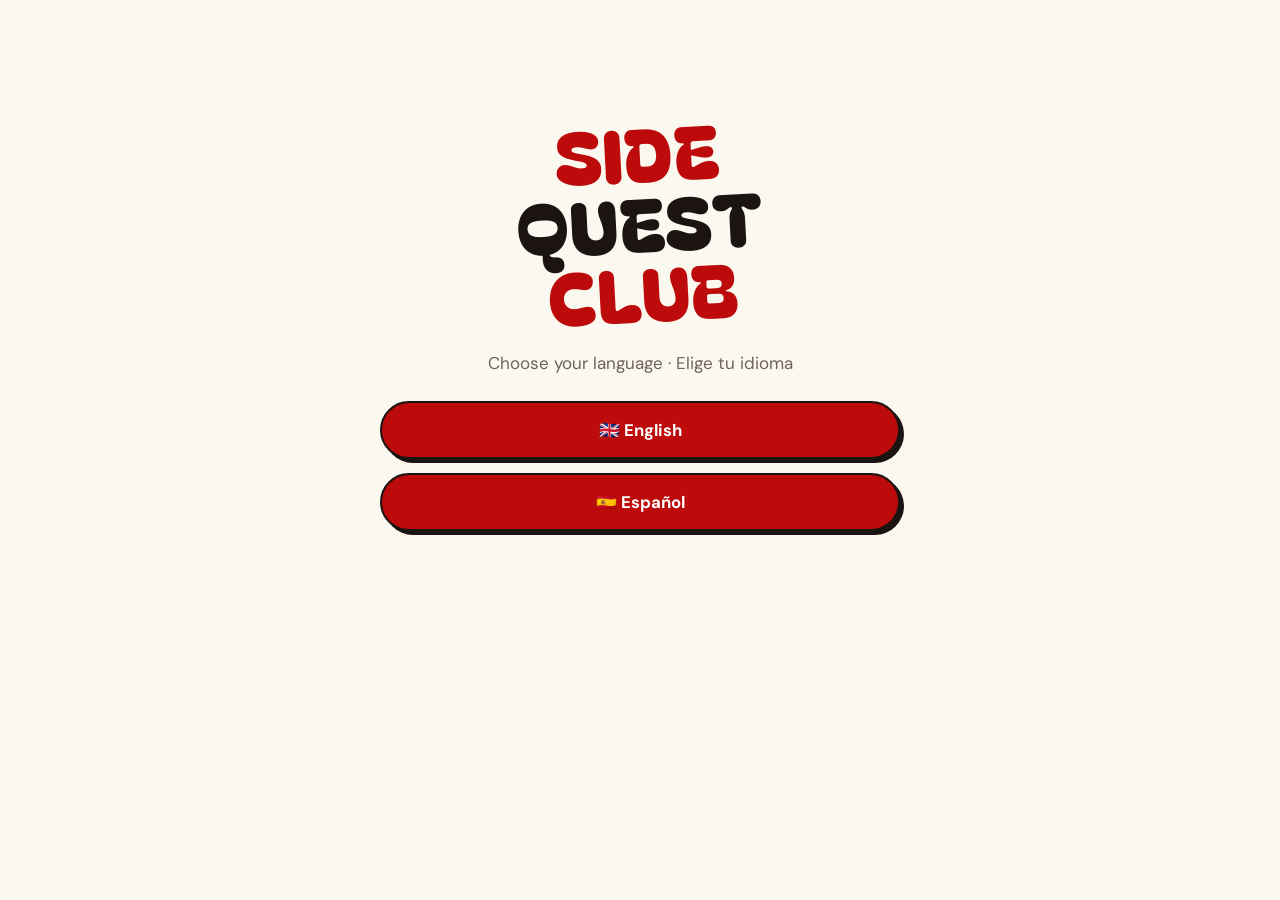
==== commit 3ff49924: "New Shirtless Pass guy, cleaner map, solid buttons, QR on squad shirts - Shirtless Pass: original yo" ====
--- a/p/index.html
+++ b/p/index.html
@@ -3,7 +3,7 @@
 <head>
 <meta charset="utf-8">
 <meta name="viewport" content="width=device-width,initial-scale=1,viewport-fit=cover">
-<title>SIDE QUEST CLUB — your side quest</title>
+<title>SIDE QUEST CLUB - your side quest</title>
 <meta name="robots" content="noindex">
 <meta name="theme-color" content="#fbf8ef">
 <link rel="preload" href="../fonts/bagel-fat-one.woff2" as="font" type="font/woff2" crossorigin>
@@ -65,16 +65,17 @@
       <p class="sub" id="spinSub"></p>
       <div class="machine" id="machine">
         <svg class="map" id="map" viewBox="0 0 320 124" aria-hidden="true">
-          <path class="road" d="M16 62H304"/>
           <text class="lbl-usual" id="lblUsual" x="16" y="80"></text>
           <text class="lbl-side" id="lblSide" x="16" y="46"></text>
-          <path class="ghost" id="trail" d="M16 62H104C118 62 126 28 140 28S166 96 180 96 206 28 220 28 246 96 260 96 284 30 296 30"/>
+          <path class="trailpath" id="trail" d="M16 62H104C118 62 126 28 140 28S166 96 180 96 206 28 220 28 246 96 260 96 284 30 296 30"/>
           <path class="walked" id="walked" d="M16 62H104C118 62 126 28 140 28S166 96 180 96 206 28 220 28 246 96 260 96 284 30 296 30"/>
+          <path class="halo" d="M16 62H304"/>
+          <path class="road" d="M16 62H304"/>
           <g id="pins"></g>
-          <g class="goal" id="goal" transform="translate(296 30)">
+          <g transform="translate(296 30)"><g class="goal" id="goal">
             <path class="rays" d="M0-24v6M17-17l-4 4M-17-17l4 4M25 0h-6M-25 0h6"/>
             <path class="star" d="M0-14l4.4 9 9.9 1.4-7.2 7 1.7 9.8-8.8-4.6-8.8 4.6 1.7-9.8-7.2-7 9.9-1.4z"/>
-          </g>
+          </g></g>
           <circle class="runner" id="runner" r="8" cx="16" cy="62"/>
         </svg>
         <div class="window"><div class="lbl" data-i18n="unlocked"></div><div class="reel q" id="reel">? ? ?</div></div>
--- a/css/style.css
+++ b/css/style.css
@@ -325,3 +325,39 @@
 .pk{width:64px;height:92px;transform-origin:50% 300%}
 .pk b{font-size:.8rem}.pk em{font-size:1.25rem}.pk small{font-size:.58rem}
 .p1{--r:-24deg}.p2{--r:-8deg}.p3{--r:8deg}.p4{--r:24deg}
+
+/* ===== v6 ===== */
+/* continuous lines on menu, language and white buttons; dashed things never get a shadow */
+.lang,.burger{border-style:solid}
+.btn:not(.red):not(.plain){border-style:solid}
+.btn.red{outline:none}
+.btn.red.ring{outline:2px dashed var(--red);outline-offset:4px}
+.step,.chip,.cardx{box-shadow:none}
+.light.wlbox{box-shadow:none}
+.ticket{box-shadow:none}
+.machine .window{border-style:solid}
+/* map */
+.map .trailpath{fill:none;stroke:none}
+.map .halo{fill:none;stroke:var(--bg);stroke-width:9}
+.map .road{opacity:.9}
+.map .ghost{display:none}
+.map .goal{transform-box:fill-box;transform-origin:center;will-change:transform}
+.map .goal.on{animation:starpop .45s cubic-bezier(.2,1.8,.4,1) both}
+@keyframes starpop{from{transform:scale(.5)}to{transform:scale(1)}}
+.map .goal.on .rays{animation:rays 1.4s ease-in-out .45s infinite}
+.machine.won{animation:glow 1.6s ease-in-out .3s 2}
+/* squad QR */
+.art.squad .mq .b{fill:#fff;stroke:var(--ink);stroke-width:1.2}
+.art.squad .mq .d{fill:var(--ink);stroke:none}
+/* the new guy */
+.a-guy .skin{fill:#d9a27c;stroke:var(--ink);stroke-width:2;stroke-linejoin:round}
+.a-guy .shade{fill:#bf8560;stroke:none}
+.a-guy .stub{fill:#6b4a36;opacity:.22}
+.a-guy .ln{fill:none;stroke:#7a4a2e;stroke-width:1.6;stroke-linecap:round;stroke-linejoin:round}
+.a-guy .hair{fill:#2a1a12;stroke:var(--ink);stroke-width:1.5;stroke-linejoin:round}
+.a-guy .brow{fill:none;stroke:#2a1a12;stroke-width:2.2;stroke-linecap:round}
+.a-guy .eye{fill:none;stroke:var(--ink);stroke-width:2;stroke-linecap:round}
+.a-guy .smile{fill:none;stroke:var(--ink);stroke-width:1.8;stroke-linecap:round}
+.a-guy .lanyard{transform-origin:75px 54px}
+.igline{margin-top:10px;font-weight:700}
+.igline a{color:var(--redt)}
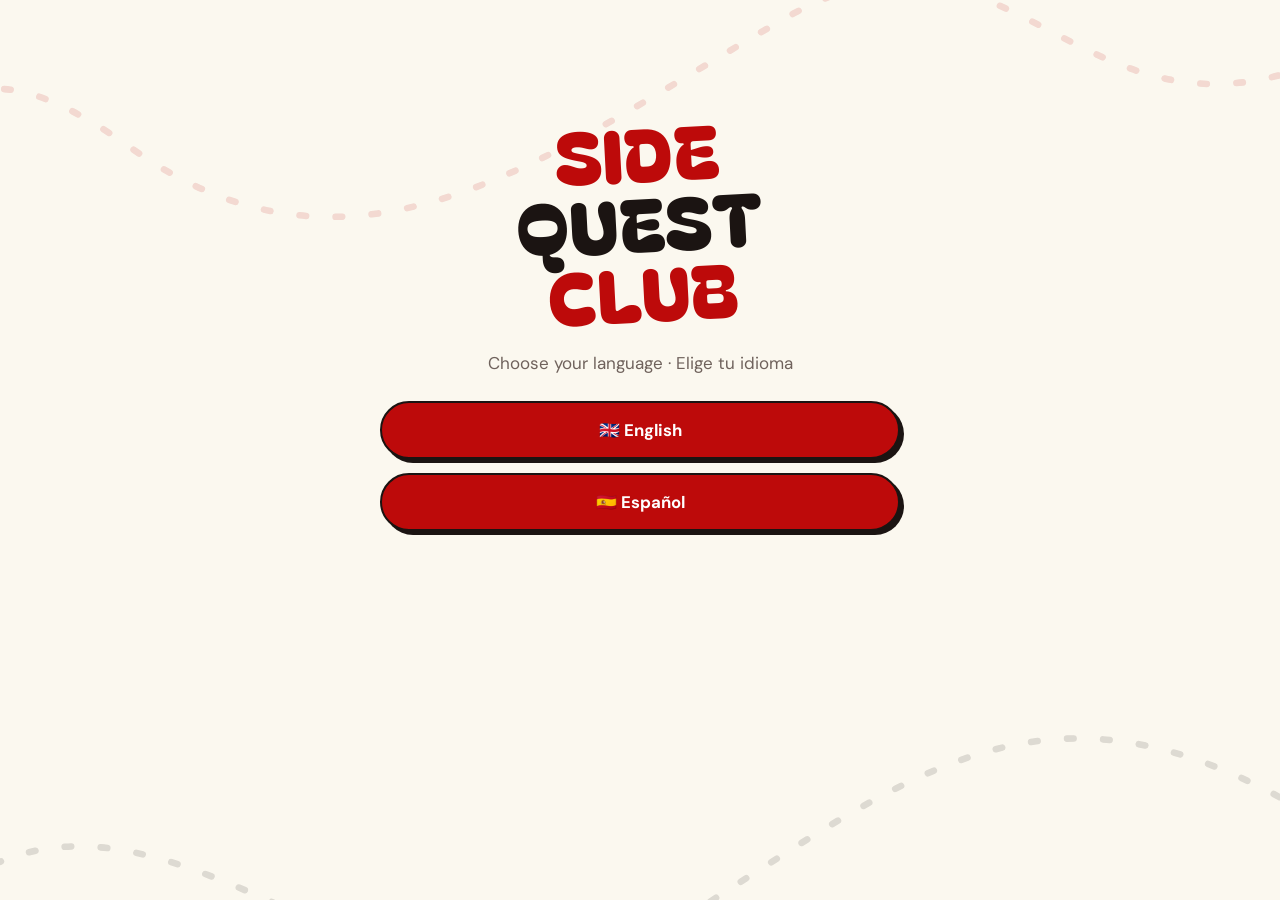
==== commit d044d4d4: "New home page for first-time visitors, wandering quest route, map routes in the background - Home: w" ====
--- a/p/index.html
+++ b/p/index.html
@@ -12,7 +12,7 @@
 <body>
 <div class="wrap">
   <header class="top" id="top" hidden>
-    <span class="mark display">SIDE QUEST CLUB</span>
+    <a class="mark display" href="../" id="homeLogo">SIDE QUEST CLUB</a>
     <div class="right">
       <button class="lang" id="lang" aria-label="Language">ES</button>
       <button class="burger" id="burger" aria-label="Menu"><i></i><i></i><i></i><span class="peek" aria-hidden="true">👀</span></button>
@@ -21,6 +21,7 @@
 
   <nav class="menu" id="menu" hidden>
     <button class="x" id="menuClose" aria-label="Close">✕</button>
+    <a data-to="home"><span data-i18n="mHome"></span><small data-i18n="mHomeS"></small></a>
     <a href="#" id="mSpinLink"><span data-i18n="mSpin"></span><small data-i18n="mSpinS"></small></a>
     <a data-to="wall"><span data-i18n="mWall"></span><small data-i18n="mWallS"></small></a>
     <a data-to="about"><span data-i18n="mAbout"></span><small data-i18n="mAboutS"></small></a>
@@ -67,10 +68,10 @@
         <svg class="map" id="map" viewBox="0 0 320 124" aria-hidden="true">
           <text class="lbl-usual" id="lblUsual" x="16" y="80"></text>
           <text class="lbl-side" id="lblSide" x="16" y="46"></text>
-          <path class="trailpath" id="trail" d="M16 62H104C118 62 126 28 140 28S166 96 180 96 206 28 220 28 246 96 260 96 284 30 296 30"/>
-          <path class="walked" id="walked" d="M16 62H104C118 62 126 28 140 28S166 96 180 96 206 28 220 28 246 96 260 96 284 30 296 30"/>
-          <path class="halo" d="M16 62H304"/>
+          <path class="trailpath" id="trail" d="M16 62H96C99.7 61.7 105.2 63 108 60C110.8 57 110.3 48.8 113 44C115.7 39.2 119.5 33.7 124 31C128.5 28.3 134.7 28.2 140 28C145.3 27.8 152.2 27 156 30C159.8 33 163.3 41.3 163 46C162.7 50.7 157 57 154 58C151 59 145.3 54.7 145 52C144.7 49.3 148.7 42 152 42C155.3 42 162 47 165 52C168 57 168.8 66 170 72C171.2 78 170.3 84 172 88C173.7 92 176.3 94 180 96C183.7 98 190.2 101.7 194 100C197.8 98.3 202.5 91.3 203 86C203.5 80.7 196.5 74 197 68C197.5 62 202.2 56.7 206 50C209.8 43.3 215.7 33 220 28C224.3 23 228.3 19.3 232 20C235.7 20.7 241.5 27 242 32C242.5 37 234 44.7 235 50C236 55.3 246.5 58.7 248 64C249.5 69.3 242 76.7 244 82C246 87.3 255 93 260 96C265 99 270.2 101.7 274 100C277.8 98.3 282.7 91.3 283 86C283.3 80.7 275 73 276 68C277 63 287.8 60.3 289 56C290.2 51.7 281.8 46.3 283 42C284.2 37.7 293.8 32 296 30"/>
           <path class="road" d="M16 62H304"/>
+          <path class="walked" id="walked" d="M16 62H96C99.7 61.7 105.2 63 108 60C110.8 57 110.3 48.8 113 44C115.7 39.2 119.5 33.7 124 31C128.5 28.3 134.7 28.2 140 28C145.3 27.8 152.2 27 156 30C159.8 33 163.3 41.3 163 46C162.7 50.7 157 57 154 58C151 59 145.3 54.7 145 52C144.7 49.3 148.7 42 152 42C155.3 42 162 47 165 52C168 57 168.8 66 170 72C171.2 78 170.3 84 172 88C173.7 92 176.3 94 180 96C183.7 98 190.2 101.7 194 100C197.8 98.3 202.5 91.3 203 86C203.5 80.7 196.5 74 197 68C197.5 62 202.2 56.7 206 50C209.8 43.3 215.7 33 220 28C224.3 23 228.3 19.3 232 20C235.7 20.7 241.5 27 242 32C242.5 37 234 44.7 235 50C236 55.3 246.5 58.7 248 64C249.5 69.3 242 76.7 244 82C246 87.3 255 93 260 96C265 99 270.2 101.7 274 100C277.8 98.3 282.7 91.3 283 86C283.3 80.7 275 73 276 68C277 63 287.8 60.3 289 56C290.2 51.7 281.8 46.3 283 42C284.2 37.7 293.8 32 296 30"/>
+          <path class="walked" id="walkedStraight" d="M16 62H96"/>
           <g id="pins"></g>
           <g transform="translate(296 30)"><g class="goal" id="goal">
             <path class="rays" d="M0-24v6M17-17l-4 4M-17-17l4 4M25 0h-6M-25 0h6"/>
--- a/css/style.css
+++ b/css/style.css
@@ -162,7 +162,6 @@
 .map .lbl-side{font:400 13px "Bagel Fat One",sans-serif;fill:var(--redt);opacity:0;transition:opacity .4s}
 .map.off .road,.map.off .lbl-usual{opacity:.28}
 .map.off .lbl-side{opacity:1}
-.map .ghost{fill:none;stroke:var(--redt);stroke-width:2.5;stroke-dasharray:1 8;stroke-linecap:round;opacity:.35}
 .map .walked{fill:none;stroke:var(--red);stroke-width:4.5;stroke-linecap:round;stroke-linejoin:round}
 .map .pin circle{fill:var(--card);stroke:var(--ink);stroke-width:2.5;transition:fill .15s}
 .map .pin text{font:700 11px "DM Sans",sans-serif;fill:var(--ink);text-anchor:middle;dominant-baseline:central}
@@ -210,16 +209,7 @@
 .wallbg .msg small{font-family:"DM Sans",sans-serif;color:#6f625c;font-size:.7rem;text-shadow:none;margin-top:2px}
 .wallbg .empty{font-family:"Permanent Marker",cursive;color:#8d8780;font-size:1.3rem}
 
-/* ===== v5: dashed accents, launch discount, map, coming-soon animations ===== */
-:root{--dash:2.5px dashed var(--ink)}
-.btn:not(.red):not(.plain){border-style:dashed}
-.btn.red{outline:2px dashed var(--red);outline-offset:4px}
-.btn.red:active{outline-offset:2px}
-.step,.chip,.cardx{border-style:dashed}
-.lang,.burger{border-style:dashed}
-.ticket{outline:2.5px dashed rgba(255,255,255,.75);outline-offset:-12px}
-.wlbox{outline:2.5px dashed var(--red);outline-offset:7px}
-.machine .window{border-style:dashed}
+/* ===== launch discount, map, coming-soon animations ===== */
 .ctaq{font-weight:700;margin:0 0 10px}
 
 /* launch-discount coupon */
@@ -254,7 +244,7 @@
 .wallbg .msg.gone{font:500 .85rem "DM Sans",sans-serif;color:#6f625c;text-shadow:none}
 
 /* ===== coming-soon card art ===== */
-.cardx .art{height:150px;margin:-4px -6px 12px;border-radius:14px;background:var(--bg);border:2px dashed var(--ink);overflow:hidden;position:relative;display:flex;align-items:center;justify-content:center}
+.cardx .art{height:150px;margin:-4px -6px 12px;border-radius:14px;background:var(--bg);border:0;overflow:hidden;position:relative;display:flex;align-items:center;justify-content:center}
 .cardx .art svg{height:100%;width:auto}
 /* shirt + scan */
 .a-shirt .tee{fill:var(--red);stroke:var(--ink);stroke-width:2.5;stroke-linejoin:round}
@@ -308,7 +298,6 @@
 .pk em{font-style:normal;font-size:1.6rem}
 .pk b{font:400 1.05rem "Bagel Fat One",sans-serif}
 .pk small{font-size:.65rem;font-weight:700;letter-spacing:.12em;text-transform:uppercase}
-.pk::before{content:"";position:absolute;inset:5px;border:1.5px dashed currentColor;border-radius:8px;opacity:.5}
 .p1{background:#2a5bd7;color:#fff;--r:-24deg;--x:-66px}
 .p2{background:var(--red);color:#fff;--r:-8deg;--x:-22px}
 .p3{background:#ffc531;color:var(--ink);--r:8deg;--x:22px}
@@ -327,20 +316,11 @@
 .p1{--r:-24deg}.p2{--r:-8deg}.p3{--r:8deg}.p4{--r:24deg}
 
 /* ===== v6 ===== */
-/* continuous lines on menu, language and white buttons; dashed things never get a shadow */
-.lang,.burger{border-style:solid}
-.btn:not(.red):not(.plain){border-style:solid}
-.btn.red{outline:none}
-.btn.red.ring{outline:2px dashed var(--red);outline-offset:4px}
-.step,.chip,.cardx{box-shadow:none}
 .light.wlbox{box-shadow:none}
 .ticket{box-shadow:none}
-.machine .window{border-style:solid}
 /* map */
 .map .trailpath{fill:none;stroke:none}
-.map .halo{fill:none;stroke:var(--bg);stroke-width:9}
 .map .road{opacity:.9}
-.map .ghost{display:none}
 .map .goal{transform-box:fill-box;transform-origin:center;will-change:transform}
 .map .goal.on{animation:starpop .45s cubic-bezier(.2,1.8,.4,1) both}
 @keyframes starpop{from{transform:scale(.5)}to{transform:scale(1)}}
@@ -361,3 +341,99 @@
 .a-guy .lanyard{transform-origin:75px 54px}
 .igline{margin-top:10px;font-weight:700}
 .igline a{color:var(--redt)}
+
+/* ===== v7 =====*/
+.cardx .art{border:0;background:rgba(27,20,18,.035)}
+.coupon{transform:none}
+.tagl{font-size:.85rem;font-weight:700;color:var(--redt)!important;margin:0 0 4px!important}
+/* squad: each shirt carries its own crown */
+.art.squad .sq{position:relative;display:block;animation:hop 1.6s ease-in-out infinite}
+.art.squad .sq svg{animation:none;display:block}
+.art.squad .sq:nth-child(2){animation-delay:.2s}.art.squad .sq:nth-child(3){animation-delay:.4s}.art.squad .sq:nth-child(4){animation-delay:.6s}
+.art.squad .sq:nth-child(1) path:first-child{fill:var(--red)}
+.art.squad .sq:nth-child(2) path:first-child{fill:var(--ink)}
+.art.squad .sq:nth-child(3) path:first-child{fill:#ffc531}
+.art.squad .sq:nth-child(4) path:first-child{fill:var(--blush)}
+.art.squad .crown{position:absolute;top:-30px;left:50%;transform:translateX(-50%);font-size:1.5rem;line-height:1;opacity:0;animation:crownon 6.4s steps(1) infinite}
+.art.squad .sq:nth-child(2) .crown{animation-delay:1.6s}.art.squad .sq:nth-child(3) .crown{animation-delay:3.2s}.art.squad .sq:nth-child(4) .crown{animation-delay:4.8s}
+@keyframes crownon{0%{opacity:1}25%,100%{opacity:0}}
+/* the guy */
+.a-guy .skin{fill:#cf9670;stroke:var(--ink);stroke-width:2;stroke-linejoin:round}
+.a-guy .sh{fill:#9a5d3c;opacity:.38;stroke:none}
+.a-guy .hl{fill:#f0c4a2;opacity:.6;stroke:none}
+.a-guy .ln{fill:none;stroke:#6e3f25;stroke-width:1.5;stroke-linecap:round;stroke-linejoin:round}
+.a-guy .stub{fill:#3d2a1f;opacity:.28}
+.a-guy .hair{fill:#1d130e;stroke:var(--ink);stroke-width:1.5;stroke-linejoin:round}
+.a-guy .curl{fill:none;stroke:#4a3428;stroke-width:1.3;stroke-linecap:round}
+.a-guy .fade{fill:#1d130e;opacity:.45}
+.a-guy .brow{stroke:#1d130e;stroke-width:2.6;stroke-linecap:round;fill:none}
+.a-guy .lid{fill:none;stroke:var(--ink);stroke-width:2.2;stroke-linecap:round}
+.a-guy .iris{fill:#2b1a12}
+.a-guy .lip{fill:none;stroke:#6e3f25;stroke-width:1.8;stroke-linecap:round}
+.a-guy .bt{font-size:6.5px}
+.a-guy .lanyard{transform-origin:75px 52px}
+.a-guy .nip{fill:#8a4f33}
+.a-guy .bt{font-size:8px}
+.a-guy .lanyard{transform-origin:100px 60px}
+.a-guy .ln{stroke-width:1.8}
+.a-guy .skin{stroke-width:2.4}
+.a-guy .stub{opacity:.16}
+/* Shirtless Pass guy: illustration + swinging pass on top */
+.art.pass .guy{position:relative;height:150px;aspect-ratio:454/600;flex:none;align-self:flex-end}
+.art.pass .guy img{display:block;height:100%;width:100%}
+.art.pass .guy svg.a-guy{position:absolute;inset:0;height:100%;width:100%}
+.a-guy .cord{fill:none;stroke:var(--red);stroke-width:14}
+.a-guy .badge{fill:#fff;stroke:var(--ink);stroke-width:9}
+.a-guy .bt{font:400 38px "Bagel Fat One",sans-serif;fill:var(--red);text-anchor:middle}
+.a-guy .lanyard{transform-origin:457px 430px}
+.a-guy .spark{stroke-width:5}
+.art.pass{align-items:flex-end}
+.art.pass .lb{align-self:center}
+
+/* Dashed lines are used only for the launch-discount coupon and the map routes: never with a solid line or a shadow on the same element. */
+/* the eyes peek out once every 30 seconds */
+.peek{opacity:0;animation:peek30 30s ease-in-out 3s infinite}
+@keyframes peek30{
+  0%{opacity:0;transform:translateY(6px) rotate(0)}
+  1.5%{opacity:1;transform:translateY(0) rotate(0)}
+  3%{transform:rotate(-14deg) translateY(-3px)}
+  4.5%{transform:rotate(12deg) translateY(-3px)}
+  6%{opacity:1;transform:rotate(0)}
+  7.5%,100%{opacity:0;transform:translateY(6px)}}
+@media (prefers-reduced-motion:reduce){.peek{animation:none;opacity:1}}
+
+/* ===== background routes ===== */
+.bgmap{position:fixed;inset:0;width:100%;height:100%;z-index:0;pointer-events:none;opacity:.13}
+.bgmap path{fill:none;stroke:var(--ink);stroke-width:2;stroke-dasharray:2 9;stroke-linecap:round;animation:wander 26s linear infinite}
+.bgmap path.r{stroke:var(--red);animation-duration:34s;animation-direction:reverse}
+.bgmap .x{stroke:var(--red);stroke-width:3;stroke-dasharray:none;animation:none}
+@keyframes wander{to{stroke-dashoffset:-220}}
+.wrap{position:relative;z-index:1}
+.quote~*,#v-quote{position:relative}
+@media (prefers-reduced-motion:reduce){.bgmap path{animation:none}}
+
+/* ===== home ===== */
+.hsub{max-width:32ch;margin:0 auto 6px;color:var(--mute)}
+.heroart{display:flex;justify-content:center;margin:4px 0 14px}
+.heroart svg{width:100%;max-width:330px;height:auto}
+.tiles{display:grid;grid-template-columns:1fr 1fr;gap:12px}
+.tile{background:var(--card);border:2.5px solid var(--ink);border-radius:18px;padding:14px;box-shadow:var(--sh);display:grid;gap:4px}
+.tile em{font-style:normal;font-size:1.7rem;line-height:1}
+.tile b{font-size:1rem;line-height:1.2}
+.tile span{font-size:.88rem;color:var(--mute);line-height:1.35}
+.tile:nth-child(2){transform:rotate(.8deg)}.tile:nth-child(3){transform:rotate(-.8deg)}
+.gets{display:grid;gap:10px;margin-bottom:6px}
+.gets div{display:grid;gap:2px;padding:12px 14px 12px 44px;position:relative;background:var(--card);border:2.5px solid var(--ink);border-radius:16px}
+.gets div::before{content:"★";position:absolute;left:14px;top:11px;color:var(--red);font-size:1.15rem}
+.gets div:last-child{background:var(--blush)}
+.gets b{font-size:1rem}.gets span{color:var(--mute);font-size:.93rem}
+.faq{display:grid;gap:10px}
+.faq details{background:var(--card);border:2.5px solid var(--ink);border-radius:16px;padding:0 16px}
+.faq summary{cursor:pointer;font-weight:700;padding:14px 26px 14px 0;list-style:none;position:relative}
+.faq summary::-webkit-details-marker{display:none}
+.faq summary::after{content:"+";position:absolute;right:0;top:9px;font:400 1.5rem "Bagel Fat One",sans-serif;color:var(--redt)}
+.faq details[open] summary::after{content:"–"}
+.faq details p{color:var(--mute);padding:0 0 14px;margin:0}
+.light-q{color:#ffb4a8;margin-bottom:4px}
+.footlinks{display:flex;justify-content:center;flex-wrap:wrap;gap:8px 20px;padding:10px 0 0;font-weight:700}
+.footlinks a{color:var(--ink)}
